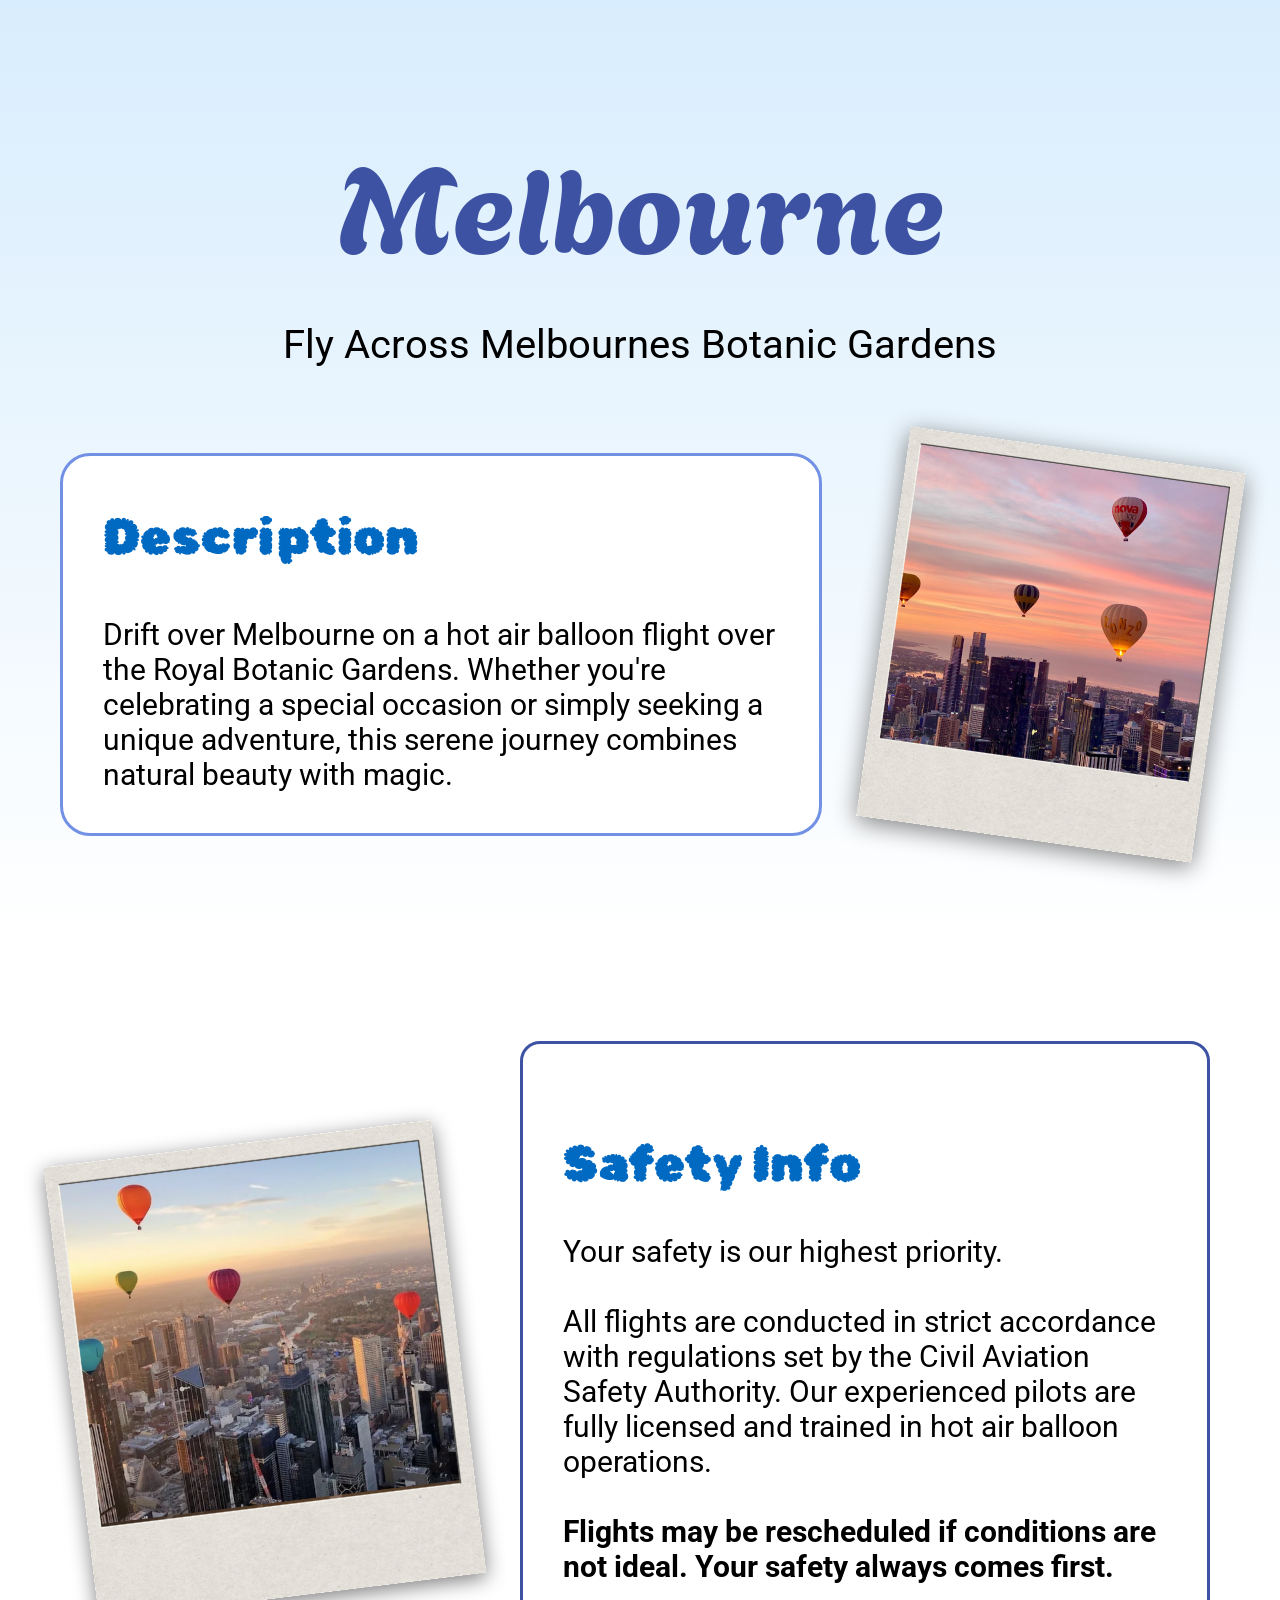
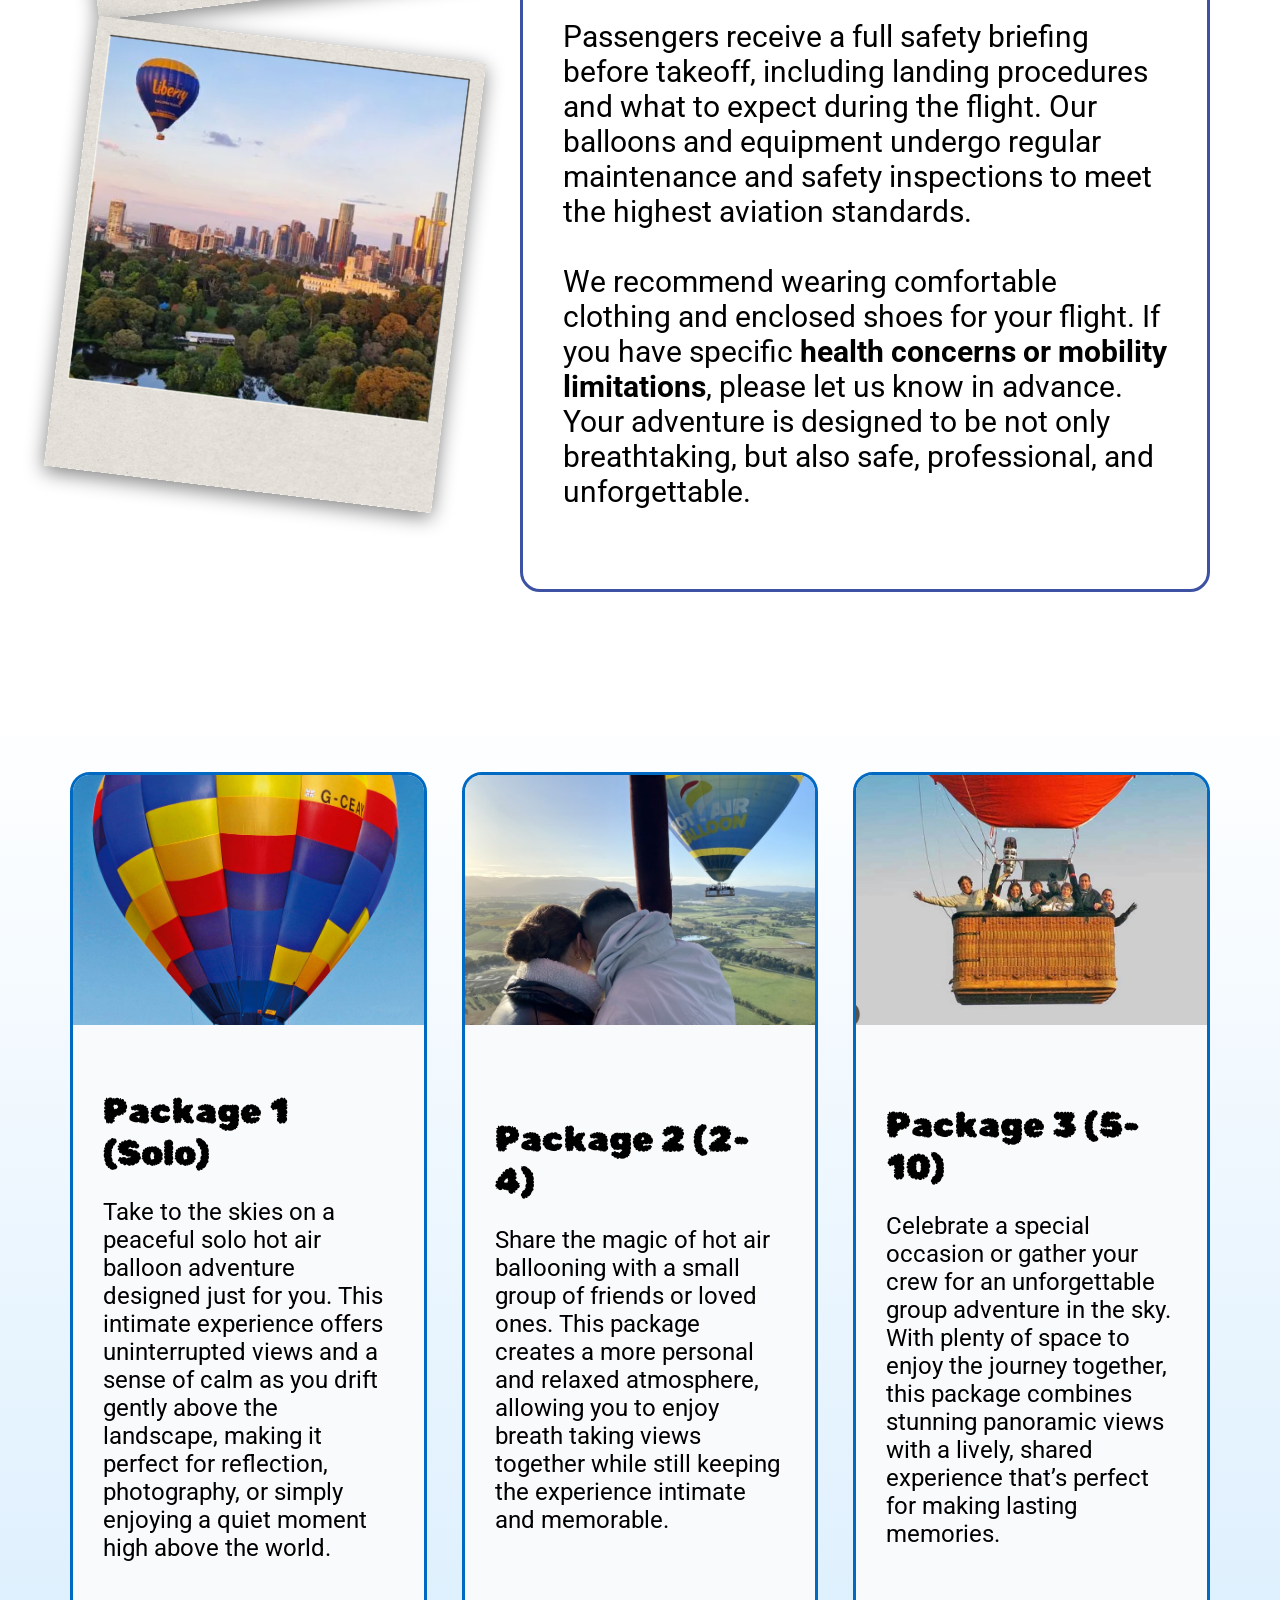
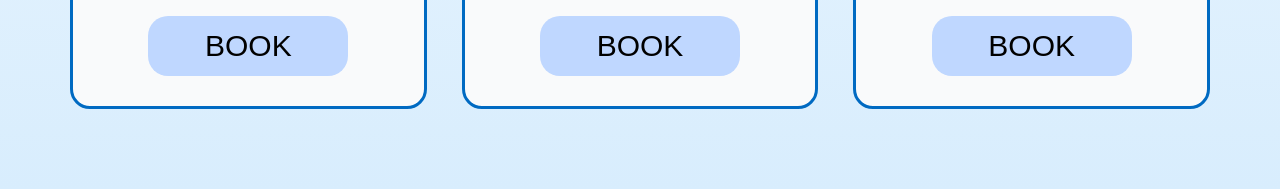
==== pages/melbourne.html @ b7a853e2 "Finished melbourne page" ====
<!DOCTYPE html>
<html lang="en">
<head>
    <meta charset="UTF-8">
    <meta name="viewport" content="width=device-width, initial-scale=1.0">
    <title>Melbourne</title>

    <link rel="preconnect" href="https://fonts.googleapis.com">
    <link rel="preconnect" href="https://fonts.gstatic.com" crossorigin>
    <link href="https://fonts.googleapis.com/css2?family=Agbalumo&family=Roboto:ital,wght@0,100..900;1,100..900&family=Rubik+Bubbles&display=swap" rel="stylesheet">
    <link rel="stylesheet" href="../styles/main.css">
</head>
<body>
    <section class="description">

        <div class="hero-text">
            <h1 class="agbalumo-regular">Melbourne</h1>
            <h2 class="roboto-regular">Fly Across Melbournes Botanic Gardens</h2>
        </div>

        <div class=description-container>
            <div class="description-box">
                <h3 class="rubik-bubbles-regular">Description</h3>
                <h4 class="roboto-regular">Drift over Melbourne on a hot air balloon flight
                over the Royal Botanic Gardens. Whether you're
                celebrating a special occasion or simply seeking
                a unique adventure, this serene journey combines
                natural beauty with magic.</h4>
            </div> 
            <div class="description-polaroid-imgs">
                <img src="../assets/MelbImg1.png" alt="Melbourne hot air balloon">
            </div>
        </div>
    </section>


    <section class="safety">

        <div class="safety-polaroid-imgs">
            <div class="safety-polaroid-1">
                <img src="../assets/MelbImg2.png" alt="Melbourne hot air balloon">
            </div>
            <div class="safety-polaroid-2">
                <img src="../assets/MelbImg3.png" alt="Melbourne hot air balloon">
            </div>
        </div>

        <div class="safety-box">
            <h3 class="rubik-bubbles-regular">Safety Info</h3>
            <h4 class="roboto-regular"> 
                Your safety is our highest priority.
                <br><br>

                All flights are conducted in strict accordance
                with regulations set by the Civil Aviation Safety Authority.
                Our experienced pilots are fully licensed and trained
                in hot air balloon operations.
                <br><br>

                <strong>
                    Flights may be rescheduled if conditions are not ideal.
                    Your safety always comes first.
                </strong><br>

                <br>
                Passengers receive a full safety briefing before takeoff, including landing procedures and what to expect during the flight.
                Our balloons and equipment undergo regular maintenance and safety inspections to meet the highest aviation standards.
                
                <br><br>We recommend wearing comfortable clothing and enclosed shoes for your flight. If you have specific <strong>health concerns or mobility limitations</strong>, please let us know in advance.
                Your adventure is designed to be not only breathtaking, but also safe, professional, and unforgettable.
            </h4> 
        </div>
    </section>

    <section class="packages">
        <div class="package-grids">

            <div class="package-card">
                <img src="../assets/SoloPackage.jpg" alt="Solo Package">
                <div class="card-content">
                    <h3 class="rubik-bubbles-regular">Package 1 (Solo)</h3>
                    <p class="roboto-regular">
                        Take to the skies on a peaceful solo hot air balloon adventure designed just for you. This intimate experience offers uninterrupted views and a sense of calm as you drift gently above the landscape, making it perfect for reflection, photography, or simply enjoying a quiet moment high above the world.
                    </p>
                </div>
                <button>
                    BOOK
                </button>
            </div>

            <div class="package-card">
                <img src="../assets/CoupleFlights.jpg" alt="Small Group Package">
                <div class="card-content">
                    <h3 class="rubik-bubbles-regular">Package 2 (2-4)</h3>
                    <p class="roboto-regular">
                        Share the magic of hot air ballooning with a small group of friends or loved ones. This package creates a more personal and relaxed atmosphere, allowing you to enjoy breath taking views together while still keeping the experience intimate and memorable.
                    </p>
                </div>
                <button>
                    BOOK
                </button>
            </div>

            <div class="package-card">
                <img src="../assets/GroupPackage.png" alt="Large Group Package">
                <div class="card-content">
                    <h3 class="rubik-bubbles-regular">Package 3 (5-10)</h3>
                    <p class="roboto-regular">
                        Celebrate a special occasion or gather your crew for an unforgettable group adventure in the sky. With plenty of space to enjoy the journey together, this package combines stunning panoramic views with a lively, shared experience that’s perfect for making lasting memories.
                    </p>
                </div>
                <button>
                    BOOK
                </button>
            </div>

        </div> 
    </section>

</body>
</html>
---- styles/main.css ----
@import url("colors.css");
@import url("typography.css");



/*body main section*/

body {
  margin: 0;
}

.button {
    background-color: #3d52a2;
    padding-left: 30px;
    padding-right: 30px;
    padding-top: 20px;
    padding-bottom: 20px;
    border-radius: 15px;
    position: absolute;
    top: 70%;
    left: 50%;
    transform: translateX(-50%);
    color: white;
    text-decoration: none;
}

.button:hover {
  box-shadow: 0 10px 25px rgba(0,0,0,0.25);
}

html {
  scroll-behavior: smooth;
}

.image-container {
  position: relative;
  width: 100%;
}

.image-container img {
  width: 100%;
  display: block;
}

.title {
  position: absolute;
  left: 50%;
  transform: translateX(-50%);
  color: white;
}

.top {
  top: 1%;
}

.bottom {
  top: 20%;
}

.navbar {
  box-sizing: border-box;
  position: absolute;
  top: 0;
  left: 0;
  width: 100%;
  z-index: 10;
  padding: 20px 40px;
  font-family: "Roboto", sans-serif;
}

.navbar a {
  color: white;
  text-decoration: none;
  font-size: 18px;
}

.navbar nav {
  display: flex;
  align-items: center;
  justify-content: flex-end; 
  gap: 40px; 
}

/*review section*/

.reviews {
  padding: 180px 40px;
  background: linear-gradient(to bottom, #d8edfd, #ffffff);
  text-align: center;
}

.reviews-title {
  font-size: 18px;
  color: white;
  background-color: #31a1eb;
  font-family: "Roboto", sans-serif;
  padding: 10px;
  border-radius: 10px;
  font-weight: 500;
  display: inline-block;
  margin: 0 auto 100px;
}

.reviews-grid {
  display: grid;
  grid-template-columns: repeat(4, 1fr);
  gap: 30px;
}

.card {
  background: #f9fafb;
  color: black;
  outline-style: solid;
  outline-color: #e8eaed;
  padding: 20px;
  border-radius: 20px;
  text-align: left;
  font-family: "Roboto", sans-serif;
}

.card-header {
  display: flex;
  gap: 10px;
  font-family: "Roboto", sans-serif;
}

.card-header img {
  width: 60px;
  height: 60px;
  padding: 5%;
  border-radius: 50%;
}

.card-header p {
  font-size: 12px;
  color: gray;
  font-family: "Roboto", sans-serif;
}

/*product package section*/

.product-title{
  font-family: "agbalumo", sans-serif;
  font-size: 500%;
  text-align: center;
  color: #3d52a2;
}

.locations-grid {
  display: grid;
  grid-template-columns: repeat(3, 1fr);
  gap: 30px;
  padding: 100px 40px;
}

.location-card {
  border-radius: 20px;
  overflow: hidden; 
  background: #f9fafb;
  border: 3px solid #3d52a2
}

.location-content {
  padding: 33px;
}

.location-content h3 {
  margin: 0 0 10px;
}

.location-content p {
  margin: 0;
}

.location-card img {
  width: 100%;
  height: 200px;
  object-fit: cover;
  display: block;
}

.card-link {
  text-decoration: none;
  color: black;
}

/*footer section*/

.footer {
  background: linear-gradient(to top, #d8edfd, white);
  padding: 80px 40px;
}

.footer-grid {
  display: grid;
  grid-template-columns: repeat(4, 1fr);
  gap: 40px;
}

.footer img {
  width: 80px;
  margin-bottom: 10px;
}

.footer h4 {
  margin-bottom: 10px;
}

.footer-bottom {
  margin-top: 40px;
  font-size: 14px;
}

/* =========================
   MELBOURNE PAGE
========================= */

/*main section*/

.description {
  background: linear-gradient(to bottom, #d8edfd, white);
  padding: 10px 60px 100px;
}

.hero-text {
  text-align: center;
}

.hero-text h1 {
  font-size: 120px;
  color: #3d52a2;
  margin-bottom: 10px;
}

.hero-text h2 {
  font-size: 40px;
  font-weight: 400;
}

/*decription*/

.description-container {
  margin-top: 80px;
  display: flex;
  justify-content: left;
  align-items: center;
  gap: 60px;
}

.description-box {
  background: white;
  border: 3px solid #7291e5;
  border-radius: 30px;
  width: 60%;
  padding: 1px 40px;
}

.description-box h3 {
  color: #006ac2;
  font-size: 50px;
}

.description-box h4 {
  font-size: 30px;
  font-weight: 400;
}

/*polaroids*/

.description-polaroid-imgs {
  transform: rotate(8deg);
  box-shadow: 0 5px 25px grey;
  width: 30%;
}

.description-polaroid-imgs img {
  width: 100%;
  display: block;

}

/*safety*/

.safety {
  padding: 100px 70px;
  display: flex;
  gap: 60px;
  align-items: center;
  background: white;
}
.safety-polaroid-imgs {
  display: flex;
  flex-direction: column;
  gap: 40px;
}

.safety-polaroid-1,
.safety-polaroid-2 {
  width: 390px;
  box-shadow: 0 5px 20px grey;
}

.safety-polaroid-1 {
  transform: rotate(-7deg);
}

.safety-polaroid-2 {
  transform: rotate(7deg);
}

.safety-polaroid-imgs img {
  width: 100%;
  display: block;
}

.safety-box {
  background: white;
  border: 3px solid #3d52a2;
  border-radius: 20px;
  padding: 40px;
  flex: 1;
}

.safety-box h3 {
  color: #006ac2;
  font-size: 50px;
  margin-bottom: 25px;
}

.safety-box h4 {
  font-size: 30px;
  font-weight: 400;
}

/*packages*/

.packages {
  background: linear-gradient(to top, #d8edfd, white);
  padding: 80px 70px;
}

.package-grids {
  display: grid;
  grid-template-columns: repeat(3, 1fr);
  gap: 35px;
}

.package-card {
  background: #f9fafb;
  border: 3px solid #006ac2;
  border-radius: 20px;
  overflow: hidden;
  display: flex;
  flex-direction: column;
  justify-content: space-between;
}

.package-card img {
  width: 100%;
  height: 250px;
  object-fit: cover;
}

.card-content {
  padding: 30px;
}

.card-content h3 {
  font-size: 35px;
  margin-bottom: 20px;
}

.card-content p {
  font-size: 24px;
}

/*book button*/

.package-card button {
  width: 200px;
  height: 60px;
  margin: 0px auto 30px;
  border: none;
  border-radius: 20px;
  background: #bfd7ff;
  font-size: 30px;
  transition: 0.5s;
}

.package-card button:hover {
  background: #9fc2ff;
  transform: scale(1.05);
}

/* Mobile Ver*/

@media screen and (max-width: 768px) {
  /*main section*/

  body {
    font-size: 14px;
  }

  .navbar {
    display: none;
  }

  .button {
    padding: 15px;
    font-size: 50px;
  }

  .top {
    top: 10%;
  }

  .bottom {
    top: 25%;
  }

  .title {
    left: 50%;
    transform: translateX(-50%);
    text-align: center;
  }

  .image-container {
    height: 100vh;
    width: 100%;
  }

  .image-container img {
    width: 100%;
    height: 100%;
    object-fit: cover;
  }

  /*review section*/

  .reviews-grid {
    display: grid;
    grid-template-columns: 1fr ;
    gap: 20px;
  }

  .reviews-title {
    margin: 0 auto;
    width: 60%;
    padding: 15px;
    margin-bottom: 15%;
  }

  /*product location section*/

  .locations-grid {
  grid-template-columns: 1fr;
  padding: 20px;
  gap: 20px;
}

.card-link {
  display: block;
}

.location-card {
  border-radius: 25px;
}

.location-card img {
  height: 250px;
  object-fit: cover;
}

.location-content {
    text-align: center;
    padding: 20px;
}

.location-content p {
  display: none;
}

/*footer section*/

  .footer-grid {
    grid-template-columns: 1fr;
    gap: 30px;
    text-align: center;
  }
  
}
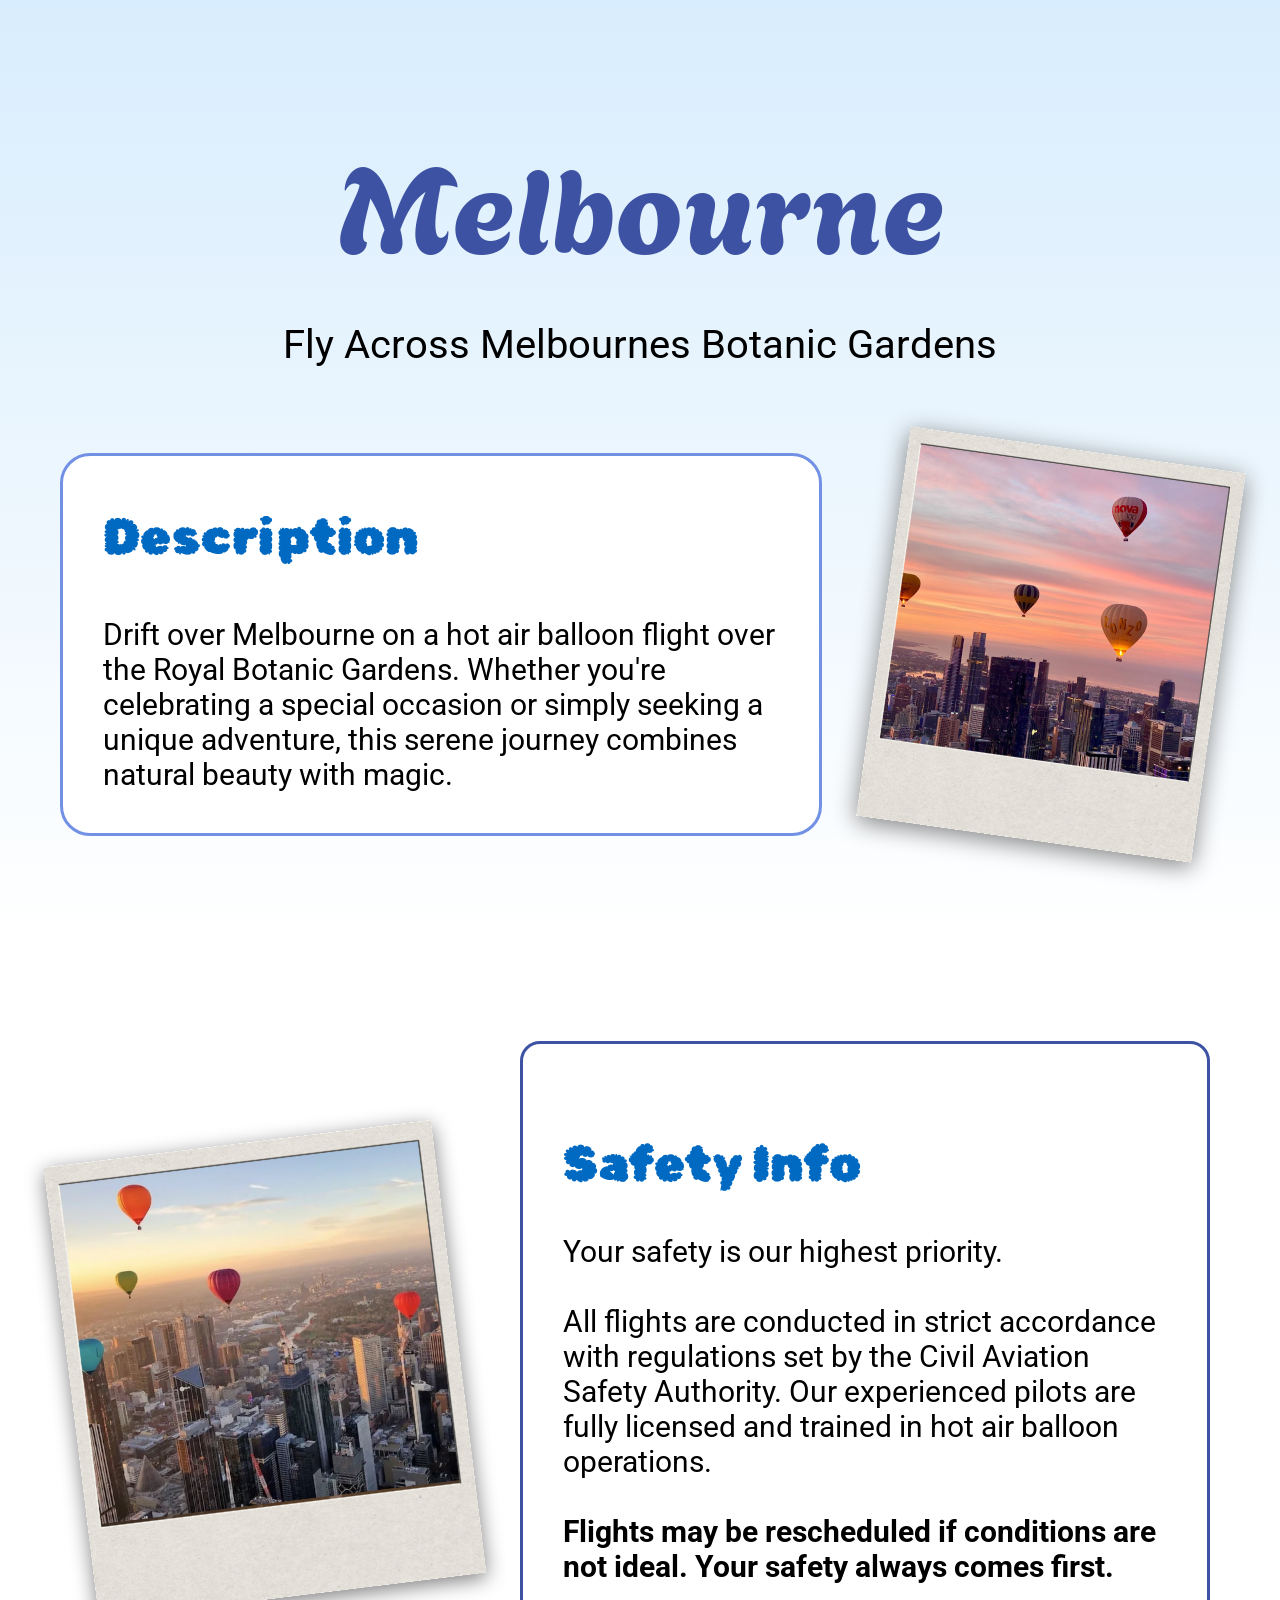
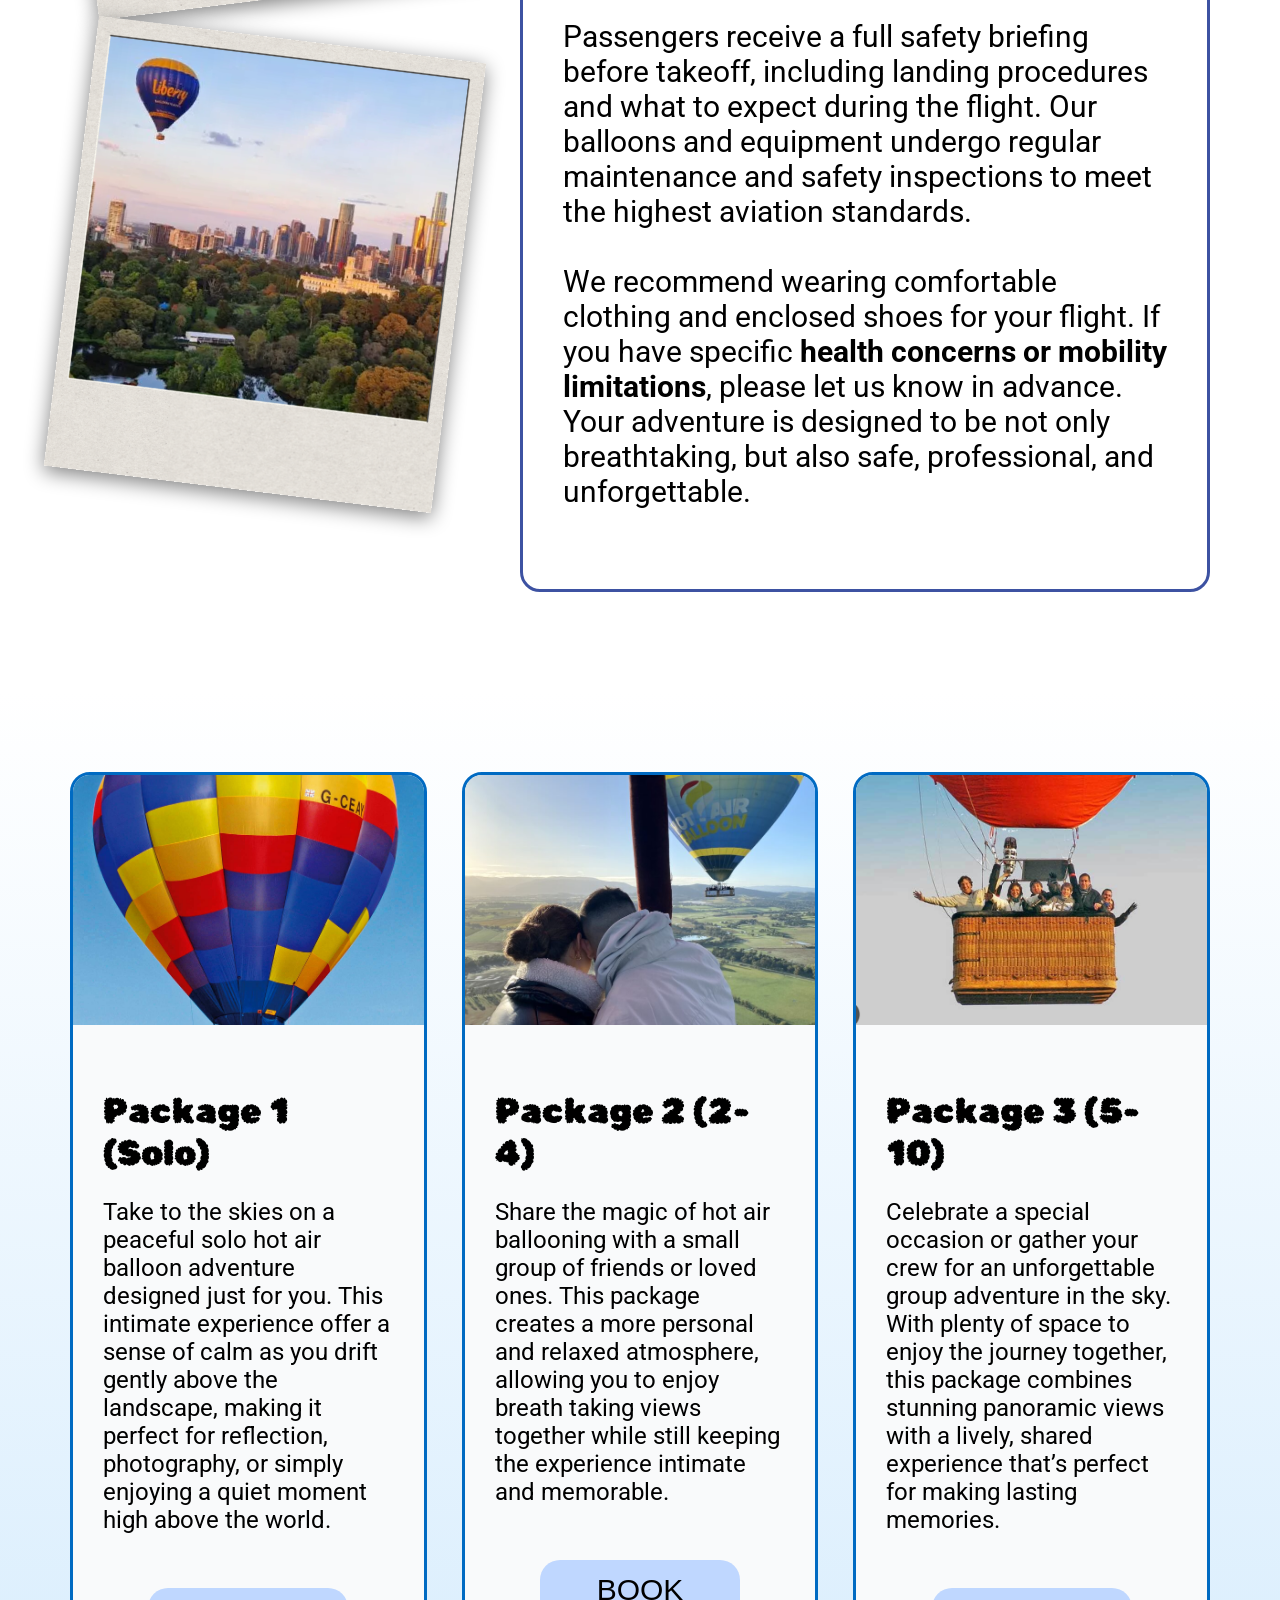
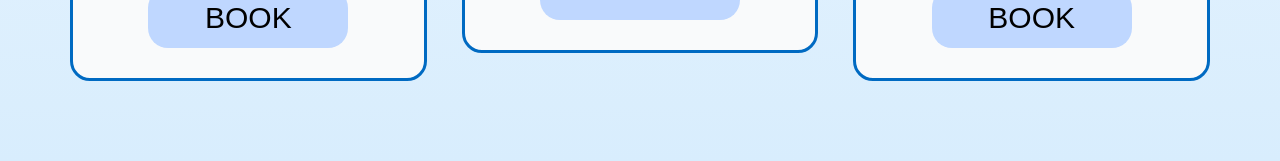
==== commit c94a0cd3: "added package page" ====
--- a/pages/melbourne.html
+++ b/pages/melbourne.html
@@ -75,19 +75,22 @@
     <section class="packages">
         <div class="package-grids">
 
+            <a href="#.html" class="package-link">
             <div class="package-card">
                 <img src="../assets/SoloPackage.jpg" alt="Solo Package">
                 <div class="card-content">
                     <h3 class="rubik-bubbles-regular">Package 1 (Solo)</h3>
                     <p class="roboto-regular">
-                        Take to the skies on a peaceful solo hot air balloon adventure designed just for you. This intimate experience offers uninterrupted views and a sense of calm as you drift gently above the landscape, making it perfect for reflection, photography, or simply enjoying a quiet moment high above the world.
+                        Take to the skies on a peaceful solo hot air balloon adventure designed just for you. This intimate experience offer a sense of calm as you drift gently above the landscape, making it perfect for reflection, photography, or simply enjoying a quiet moment high above the world.
                     </p>
                 </div>
                 <button>
                     BOOK
                 </button>
             </div>
+            </a>
 
+            <a href="package2-4.html" class="package-link">
             <div class="package-card">
                 <img src="../assets/CoupleFlights.jpg" alt="Small Group Package">
                 <div class="card-content">
@@ -100,7 +103,9 @@
                     BOOK
                 </button>
             </div>
+            </a>
 
+            <a href="#.html" class="package-link">
             <div class="package-card">
                 <img src="../assets/GroupPackage.png" alt="Large Group Package">
                 <div class="card-content">
@@ -113,6 +118,7 @@
                     BOOK
                 </button>
             </div>
+            </a>
 
         </div> 
     </section>
--- a/styles/main.css
+++ b/styles/main.css
@@ -144,6 +144,8 @@
   font-size: 500%;
   text-align: center;
   color: #3d52a2;
+  margin-bottom: 1px;
+  text-shadow:2px 2px 5px grey;
 }
 
 .locations-grid {
@@ -157,7 +159,14 @@
   border-radius: 20px;
   overflow: hidden; 
   background: #f9fafb;
-  border: 3px solid #3d52a2
+  box-shadow: 2px 2px 5px grey;
+}
+
+.location-card:hover {
+  transform: scale(1.02);
+  transition: 0.5s;
+  box-shadow: 10px 10px 20px grey;
+  border: #31a1eb;
 }
 
 .location-content {
@@ -355,6 +364,11 @@
   justify-content: space-between;
 }
 
+.package-link{
+  text-decoration: none;
+  color: black;
+}
+
 .package-card img {
   width: 100%;
   height: 250px;
@@ -373,8 +387,6 @@
 .card-content p {
   font-size: 24px;
 }
-
-/*book button*/
 
 .package-card button {
   width: 200px;
@@ -392,7 +404,146 @@
   transform: scale(1.05);
 }
 
-/* Mobile Ver*/
+/* =========================
+   PACKAGE PAGE
+========================= */
+
+/* hero */
+
+.package-hero {
+  background: linear-gradient(to bottom, #d8edfd, white);
+  text-align: center;
+  padding-top: 20px;
+}
+
+.package-hero h1 {
+  font-size: 110px;
+  color: #3d52a2;
+  margin-bottom: 10px;
+}
+
+.package-hero h2 {
+  font-size: 40px;
+  font-weight: 400;
+  padding-bottom: 20px;
+}
+
+/*info*/
+
+.package-info {
+  display: grid;
+  grid-template-columns: repeat(2,1fr);
+  gap: 60px;
+  padding: 0 70px 120px;
+}
+
+.info-box {
+  background: white;
+  border: 3px solid #7291e5;
+  border-radius: 30px;
+  padding: 40px;
+  box-shadow: 0 2px 20px rgb(207, 207, 207);
+}
+
+.info-box h3 {
+  color: #006ac2;
+  font-size: 50px;
+  margin-bottom: 30px;
+}
+
+.info-box p,
+.info-box li {
+  font-size: 28px;
+  line-height: 1.5;
+}
+
+.info-box ul {
+  padding-left: 30px;
+}
+
+/*booking*/
+
+.booking-section {
+  display: grid;
+  grid-template-columns: 1fr 1fr;
+  gap: 80px;
+  padding: 0 70px 120px;
+  align-items: start;
+}
+
+/*left side*/
+
+.left-booking {
+  display: flex;
+  flex-direction: column;
+  gap: 50px;
+}
+
+/*headings*/
+
+.date-section h3,
+.times-section h3,
+.passenger-section h3 {
+  color: #006ac2;
+  font-size: 50px;
+  margin-bottom: 25px;
+}
+
+/*date*/
+
+.date-picker {
+  width: 100%;
+  padding: 25px;
+  border-radius: 20px;
+  border: 2px solid #7291e5;
+  background: white;
+  font-size: 25px;
+  box-sizing: border-box;
+}
+
+/*passengers*/
+
+.passenger-section {
+  text-align: left;
+}
+
+.passenger-dropdown {
+  width: 100%;
+  padding: 20px;
+  border-radius: 20px;
+  border: 2px solid #7291e5;
+  background: #bfd7ff;
+  font-size: 28px;
+  box-sizing: border-box;
+}
+
+/*time*/
+
+.time-grid {
+  display: grid;
+  grid-template-columns: repeat(2, 1fr);
+  gap: 30px;
+}
+
+.time-btn {
+  height: 120px;
+  border-radius: 20px;
+  border: 2px solid #3d52a2;
+  background: #bfd7ff;
+  font-size: 35px;
+  font-weight: 700;
+  cursor: pointer;
+  transition: 0.4s ease;
+}
+
+.time-btn:hover {
+  background: #9fc2ff;
+  transform: scale(1.01);
+}
+
+/* =========================
+   MOBILE
+========================= */
 
 @media screen and (max-width: 768px) {
   /*main section*/
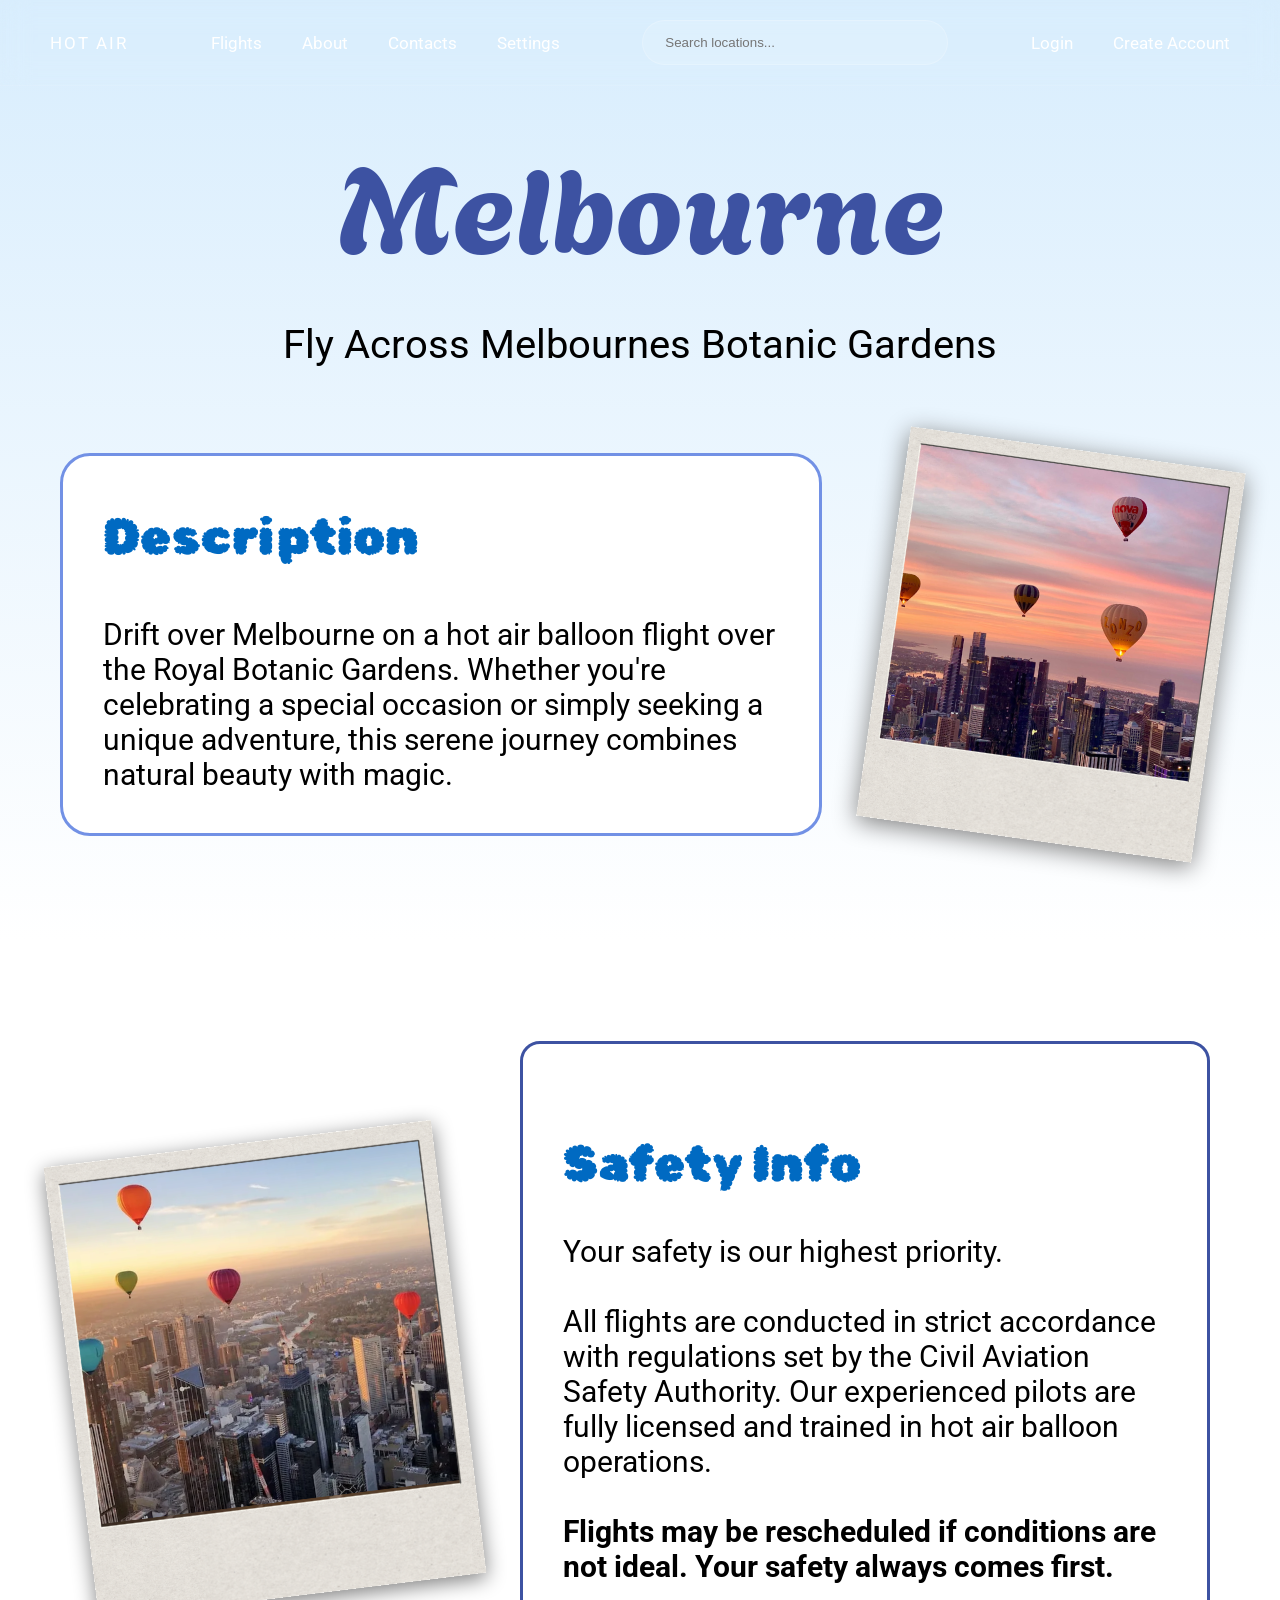
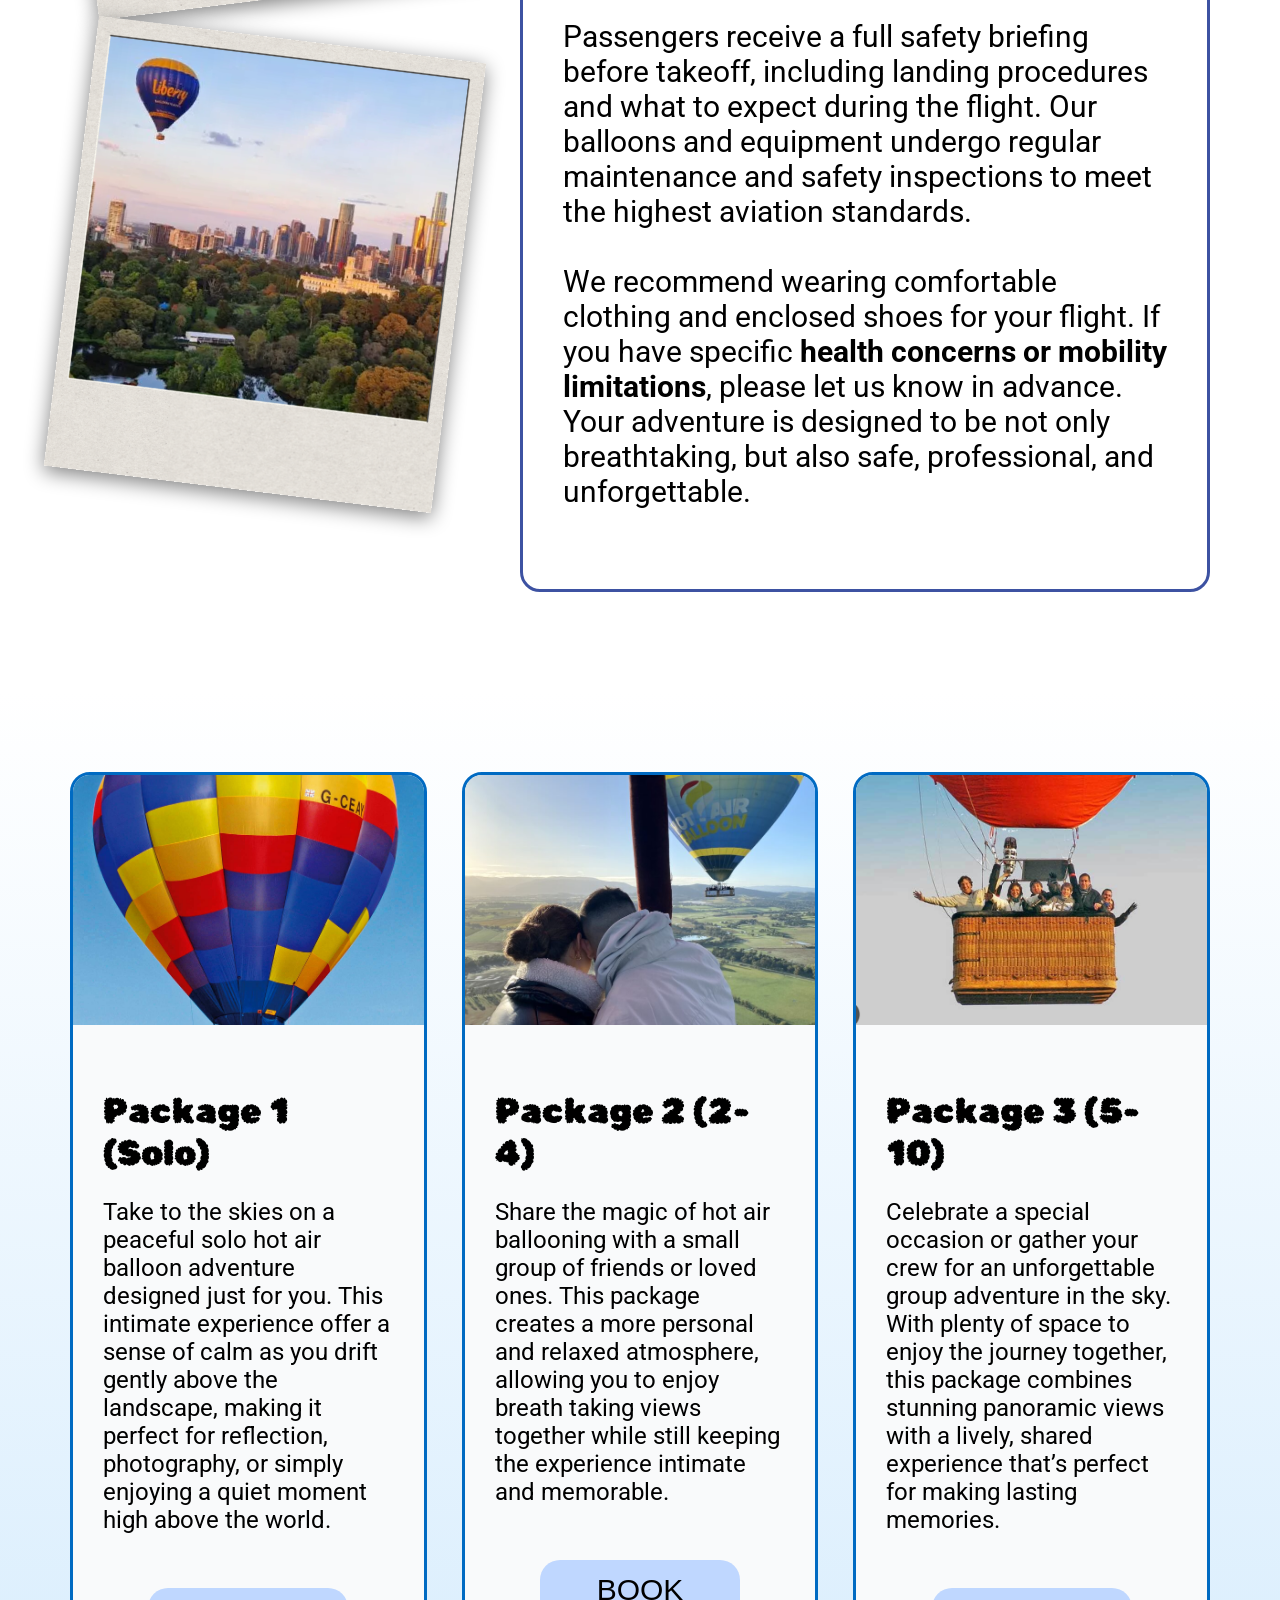
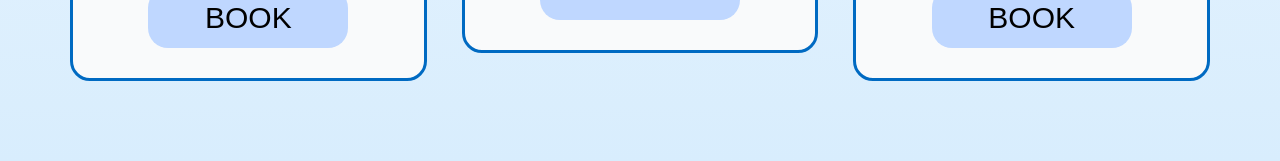
==== commit 8e52ff59: "edited main page and added js" ====
--- a/pages/melbourne.html
+++ b/pages/melbourne.html
@@ -11,6 +11,36 @@
     <link rel="stylesheet" href="../styles/main.css">
 </head>
 <body>
+    <header class="navbar">
+    <nav class="nav-container">
+
+        <a href="../index.html" class="logo-nav agbalumo-regular">
+            HOT AIR
+        </a>
+
+        <div class="nav-links">
+            <a href="#">Flights</a>
+            <a href="#">About</a>
+            <a href="#">Contacts</a>
+            <a href="#">Settings</a>
+        </div>
+
+        <div class="search-container">
+            <input 
+                type="text" 
+                id="searchInput" 
+                placeholder="Search locations..."
+            >
+        </div>
+
+        <div class="auth-links">
+            <a href="#">Login</a>
+            <a href="#">Create Account</a>
+        </div>
+
+    </nav>
+</header>
+
     <section class="description">
 
         <div class="hero-text">
--- a/styles/main.css
+++ b/styles/main.css
@@ -1,31 +1,60 @@
 @import url("colors.css");
 @import url("typography.css");
 
-
-
-/*body main section*/
+/* =========================
+   MAIN PAGE
+========================= */
 
 body {
   margin: 0;
 }
 
+.title {
+  position: absolute;
+  color: white;
+  text-shadow:
+    0 0 10px rgba(255,255,255,0.5),
+    0 0 40px rgba(255,255,255,0.5);
+  animation: mymove 3.5s ease-in-out infinite;
+}
+
+@keyframes mymove {
+  0% {
+    transform: translateX(-50%) translateY(-10px);
+  }
+  50% {
+    transform: translateX(-50%) translateY(-25px);
+  }
+  100% {
+    transform: translateX(-50%) translateY(-10px);
+  }
+}
+
+
 .button {
-    background-color: #3d52a2;
-    padding-left: 30px;
-    padding-right: 30px;
-    padding-top: 20px;
-    padding-bottom: 20px;
-    border-radius: 15px;
-    position: absolute;
-    top: 70%;
-    left: 50%;
-    transform: translateX(-50%);
-    color: white;
-    text-decoration: none;
+  position: absolute;
+  top: 72%;
+  left: 50%;
+  transform: translateX(-50%);
+  padding: 18px 42px;
+  border-radius: 30px;
+  background: rgba(255,255,255,0.15);
+  backdrop-filter: blur(12px);
+  border: 1px solid rgba(255,255,255,0.4);
+  color: white;
+  text-decoration: none;
+  font-size: 35px;
+  letter-spacing: 2px;
+  transition: 0.3s ease;
+  box-shadow: 0 10px 30px rgba(0,0,0,0.25);
+  overflow: hidden;
 }
 
 .button:hover {
-  box-shadow: 0 10px 25px rgba(0,0,0,0.25);
+  transform: translateX(-50%) scale(1.08);
+  background: rgba(255,255,255,0.25);
+  box-shadow:
+    0 15px 40px rgba(0,0,0,0.35);
 }
 
 html {
@@ -40,6 +69,12 @@
 .image-container img {
   width: 100%;
   display: block;
+}
+
+.main-video {
+    width: 100%;
+    height: 900px;
+    object-fit: cover;
 }
 
 .title {
@@ -54,33 +89,70 @@
 }
 
 .bottom {
-  top: 20%;
+  top: 22%;
 }
 
 .navbar {
+  position: fixed;
+  top: 0;
+  width: 100%;
+  z-index: 1000;
+  padding: 20px 50px;
+  backdrop-filter: blur(14px);
+  border-bottom: 1px solid rgba(255,255,255,0.1);
   box-sizing: border-box;
-  position: absolute;
-  top: 0;
-  left: 0;
-  width: 100%;
-  z-index: 10;
-  padding: 20px 40px;
-  font-family: "Roboto", sans-serif;
+}
+
+.nav-container {
+  display: flex;
+  align-items: center;
+  justify-content: space-between;
+  gap: 40px;
+}
+
+.logo-nav {
+  color: rgb(0, 0, 0);
+  font-size: 38px;
+  text-decoration: none;
+
+  letter-spacing: 2px;
+}
+
+.nav-links,
+.auth-links {
+  display: flex;
+  align-items: center;
+
+  gap: 40px;
 }
 
 .navbar a {
   color: white;
   text-decoration: none;
-  font-size: 18px;
-}
-
-.navbar nav {
-  display: flex;
-  align-items: center;
-  justify-content: flex-end; 
-  gap: 40px; 
-}
-
+  font-family: "Roboto", sans-serif;
+  font-size: 17px;
+
+  transition:
+    opacity 0.3s ease,
+    transform 0.3s ease;
+}
+
+.navbar a:hover {
+  opacity: 0.75;
+  transform: translateY(-2px);
+}
+
+.search-container input {
+  padding: 14px 22px;
+  border-radius: 30px;
+  border: 1px solid rgba(255,255,255,0.2);
+  outline: none;
+  width: 260px;
+  background: rgba(255, 255, 255, 0.12);
+  color: white;
+  backdrop-filter: blur(8px);
+  transition: 0.3s ease;
+}
 /*review section*/
 
 .reviews {
@@ -285,7 +357,6 @@
 .description-polaroid-imgs img {
   width: 100%;
   display: block;
-
 }
 
 /*safety*/
@@ -465,7 +536,7 @@
 
 .booking-section {
   display: grid;
-  grid-template-columns: 1fr 1fr;
+  grid-template-columns: repeat(2, 1fr);
   gap: 80px;
   padding: 0 70px 120px;
   align-items: start;
@@ -537,12 +608,109 @@
 }
 
 .time-btn:hover {
-  background: #9fc2ff;
+  background: #dbdcdf;
   transform: scale(1.01);
 }
 
+body{
+    margin:0;
+    background:white;
+}
+
+/*add-on*/
+.add-on-section{
+    width:100%;
+    padding:50px;
+    box-sizing:border-box;
+    background:linear-gradient(to top, #d8edfd, white);
+}
+
+.section-title{
+    font-size:50px;
+    color:#0b67c2;
+    margin-bottom:60px;
+    margin-left: 25px
+    ;
+}
+
+.addons-wrapper{
+    display:flex;
+    justify-content:space-evenly;
+    align-items:flex-start;
+    gap:60px;
+    flex-wrap:wrap;
+}
+
+.addon-grid{
+    display:flex;
+    flex-direction:column;
+    align-items:center;
+    gap:30px;
+}
+
+.addon-card{
+    width:340px;
+    min-height:220px;
+    border:2px solid black;
+    border-radius:20px;
+    background:white;
+    padding:30px;
+    box-sizing:border-box;
+}
+
+.addon-card h3{
+    font-size:30px;
+    margin:0 0 25px 0;
+    color:black;
+    font-weight: 600;
+}
+
+.addon-card p{
+    font-size:22px;
+    margin:0;
+    color:black;
+}
+
+.add-btn{
+    width:200px;
+    height:70px;
+    border:none;
+    border-radius:30px;
+    background:#bfd7ff;
+    font-size:30px;
+    font-weight:bold;
+    cursor:pointer;
+}
+
+.summary-btn{
+    display:block;
+    margin:100px auto 0 auto;
+    padding:20px;
+    border:none;
+    border-radius:30px;
+    background:#006ac2;
+    color:white;
+    font-size:30px;
+    font-weight:bold;
+    cursor:pointer;
+}
+
+.time-btn.selected{
+    background: #dbdcdf;
+    transform: scale(1.01);
+}
+
+.add-btn:hover:not(.selected) {
+  background: #dbdcdf;
+  transition-duration: 0.3s;
+}
+
+.add-btn.selected{
+  background: #dbdcdf;
+}
+
 /* =========================
-   MOBILE
+   MAIN MOBILE
 ========================= */
 
 @media screen and (max-width: 768px) {
@@ -607,31 +775,31 @@
   grid-template-columns: 1fr;
   padding: 20px;
   gap: 20px;
-}
-
-.card-link {
-  display: block;
-}
-
-.location-card {
-  border-radius: 25px;
-}
-
-.location-card img {
-  height: 250px;
-  object-fit: cover;
-}
-
-.location-content {
-    text-align: center;
-    padding: 20px;
-}
-
-.location-content p {
-  display: none;
-}
-
-/*footer section*/
+  }
+
+  .card-link {
+    display: block;
+  }
+
+  .location-card {
+    border-radius: 25px;
+  }
+
+  .location-card img {
+    height: 250px;
+    object-fit: cover;
+  }
+
+  .location-content {
+      text-align: center;
+      padding: 20px;
+  }
+
+  .location-content p {
+    display: none;
+  }
+
+  /*footer section*/
 
   .footer-grid {
     grid-template-columns: 1fr;
@@ -639,4 +807,226 @@
     text-align: center;
   }
   
+
+  /* =========================
+    MELBOURNE PAGE MOBILE
+  ========================= */
+
+  .hero-text h1 {
+    font-size: 70px;
+  }
+
+  .hero-text h2 {
+    font-size: 22px;
+    padding: 10px;
+  }
+
+  .description {
+    padding: 20px;
+  }
+
+  .description-container {
+    flex-direction: column;
+    gap: 30px;
+    margin-top: 40px;
+  }
+
+  .description-box {
+    width: 100%;
+    padding: 20px;
+    box-sizing: border-box;
+  }
+
+  .description-box h3 {
+    font-size: 36px;
+    text-align: center;
+  }
+
+  .description-box h4 {
+    font-size: 20px;
+    line-height: 1.6;
+  }
+
+  .description-polaroid-imgs {
+    display: none;
+  }
+
+  /*safety*/
+
+  .safety {
+    flex-direction: column;
+    padding: 40px 20px;
+    gap: 40px;
+  }
+
+  .safety-polaroid-imgs {
+    display: none;
+  }
+
+  .safety-polaroid-1,
+  .safety-polaroid-2 {
+    width: 90%;
+  }
+
+  .safety-box {
+    width: 100%;
+    padding: 25px;
+    box-sizing: border-box;
+  }
+
+  .safety-box h3 {
+    font-size: 36px;
+    text-align: center;
+  }
+
+  .safety-box h4 {
+    font-size: 20px;
+    line-height: 1.6;
+  }
+
+  /*packages*/
+
+  .packages {
+    padding: 40px 20px;
+  }
+
+  .package-grids {
+    grid-template-columns: 1fr;
+  }
+
+  .package-card img {
+    height: 220px;
+  }
+
+  .card-content {
+    padding: 20px;
+  }
+
+  .card-content h3 {
+    font-size: 28px;
+    text-align: center;
+  }
+
+  .card-content p {
+    font-size: 18px;
+    line-height: 1.6;
+  }
+
+  .package-card button {
+    width: 80%;
+    height: 55px;
+    font-size: 24px;
+  }
+
+  /* =========================
+    PACKAGE PAGE MOBILE
+  ========================= */
+
+  .package-hero {
+    padding: 40px 20px;
+  }
+
+  .package-hero h1 {
+    font-size: 52px;
+  }
+
+  .package-hero h2 {
+    font-size: 24px;
+  }
+
+  .package-info {
+    grid-template-columns: 1fr;
+    padding: 20px;
+    gap: 30px;
+  }
+
+  .info-box {
+    padding: 25px;
+  }
+
+  .info-box h3 {
+    font-size: 34px;
+    text-align: center;
+  }
+
+  .info-box p,
+  .info-box li {
+    font-size: 20px;
+  }
+
+  /*booking section*/
+
+  .booking-section {
+    grid-template-columns: 1fr;
+    padding: 20px;
+    gap: 40px;
+  }
+
+  .date-section h3,
+  .times-section h3,
+  .passenger-section h3 {
+    font-size: 40px;
+    text-align: center;
+  }
+
+  .date-picker,
+  .passenger-dropdown {
+    font-size: 20px;
+    padding: 18px;
+  }
+
+  .time-grid {
+    grid-template-columns: 1fr;
+  }
+
+  .time-btn {
+    height: 60px;
+    font-size: 25px;
+  }
+
+  /*add ons*/
+
+  .add-on-section {
+    padding: 30px 20px;
+  }
+
+  .section-title {
+    font-size: 40px;
+    text-align: center;
+    margin-left: 0;
+  }
+
+  .addons-wrapper {
+    flex-direction: column;
+    align-items: center;
+    gap: 40px;
+  }
+
+  .addon-card {
+    width: 100%;
+    max-width: 340px;
+    min-height: auto;
+  }
+
+  .addon-card h3 {
+    font-size: 24px;
+  }
+
+  .addon-card p {
+    font-size: 18px;
+  }
+
+  .add-btn {
+    width: 180px;
+    height: 60px;
+    font-size: 24px;
+    border-radius: 18px;
+  }
+
+  .summary-btn {
+    width: 90%;
+    font-size: 24px;
+    padding: 18px;
+    border-radius: 20px;
+  }
 }
